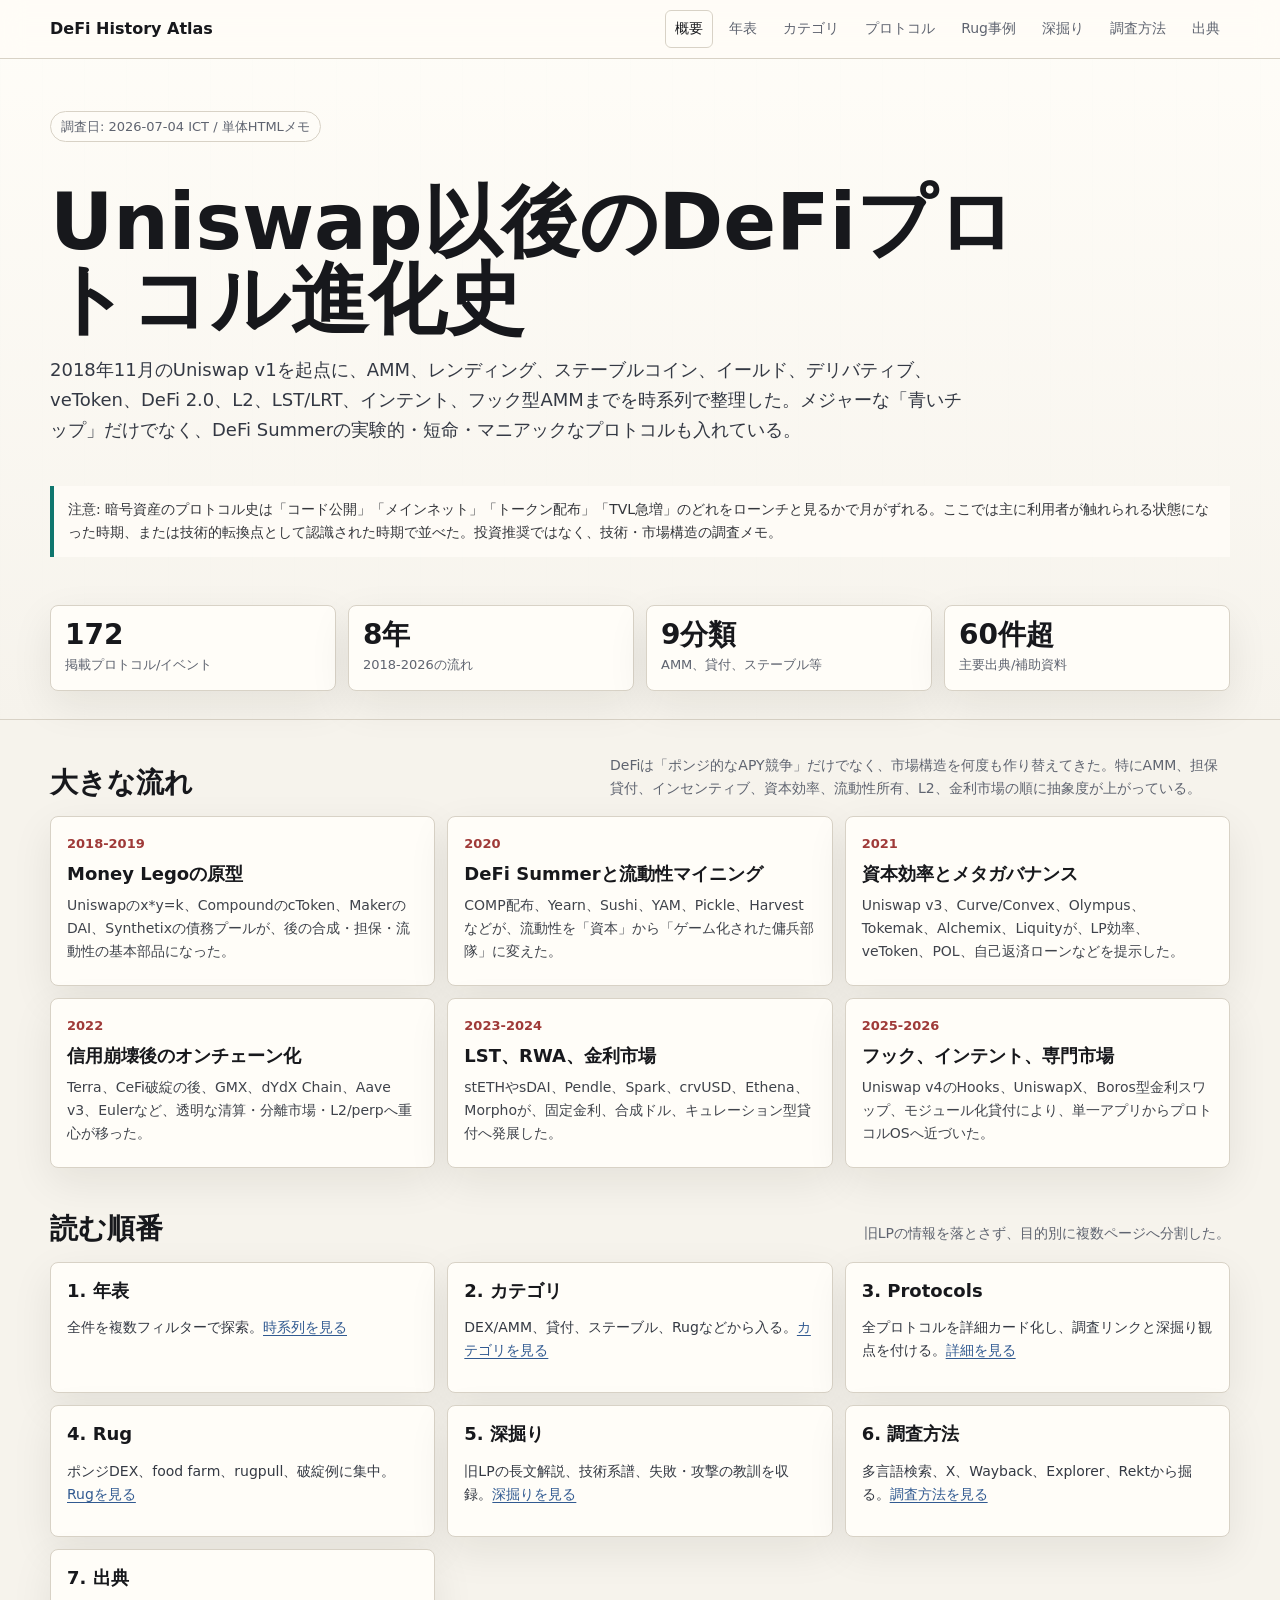
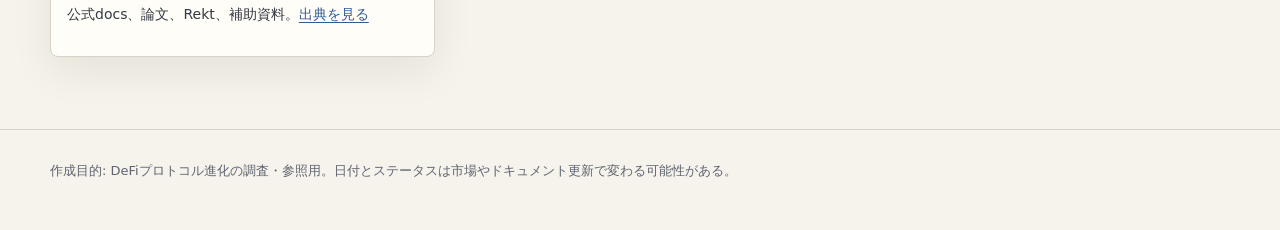
==== index.html @ bdd0484a "Initial project setup" ====
<!doctype html>
<html lang="ja">
<head>
  <meta charset="utf-8">
  <meta name="viewport" content="width=device-width, initial-scale=1">
  <title>DeFi History Atlas - DeFi History Atlas</title>
  <link rel="stylesheet" href="assets/site.css">
</head>
<body>
  <header class="site-header">
    <div class="wrap topbar">
      <a class="brand" href="index.html">DeFi History Atlas</a>
      <nav class="nav"><a class="active" href="index.html">概要</a><a href="timeline.html">年表</a><a href="categories.html">カテゴリ</a><a href="protocols.html">プロトコル</a><a href="underworld.html">Rug事例</a><a href="deep-research.html">深掘り</a><a href="research-method.html">調査方法</a><a href="sources.html">出典</a></nav>
    </div>
  </header>
  <section class="legacy-lp-hero">
    <div class="wrap hero">
      <span class="kicker">調査日: 2026-07-04 ICT / 単体HTMLメモ</span>
      <div>
        <h1>Uniswap以後のDeFiプロトコル進化史</h1>
        <p class="lead">2018年11月のUniswap v1を起点に、AMM、レンディング、ステーブルコイン、イールド、デリバティブ、veToken、DeFi 2.0、L2、LST/LRT、インテント、フック型AMMまでを時系列で整理した。メジャーな「青いチップ」だけでなく、DeFi Summerの実験的・短命・マニアックなプロトコルも入れている。</p>
      </div>
      <p class="note">注意: 暗号資産のプロトコル史は「コード公開」「メインネット」「トークン配布」「TVL急増」のどれをローンチと見るかで月がずれる。ここでは主に利用者が触れられる状態になった時期、または技術的転換点として認識された時期で並べた。投資推奨ではなく、技術・市場構造の調査メモ。</p>
      <div class="quick-stats">
        <div class="stat"><b data-total-count>0</b><span>掲載プロトコル/イベント</span></div>
        <div class="stat"><b>8年</b><span>2018-2026の流れ</span></div>
        <div class="stat"><b>9分類</b><span>AMM、貸付、ステーブル等</span></div>
        <div class="stat"><b>60件超</b><span>主要出典/補助資料</span></div>
      </div>
    </div>
  </section>
    <main class="wrap">
      <section aria-labelledby="phases">
      <div class="section-title">
        <h2 id="phases">大きな流れ</h2>
        <p>DeFiは「ポンジ的なAPY競争」だけでなく、市場構造を何度も作り替えてきた。特にAMM、担保貸付、インセンティブ、資本効率、流動性所有、L2、金利市場の順に抽象度が上がっている。</p>
      </div>
      <div class="phase-grid">
        <article class="phase">
          <time>2018-2019</time>
          <h3>Money Legoの原型</h3>
          <p>Uniswapのx*y=k、CompoundのcToken、MakerのDAI、Synthetixの債務プールが、後の合成・担保・流動性の基本部品になった。</p>
        </article>
        <article class="phase">
          <time>2020</time>
          <h3>DeFi Summerと流動性マイニング</h3>
          <p>COMP配布、Yearn、Sushi、YAM、Pickle、Harvestなどが、流動性を「資本」から「ゲーム化された傭兵部隊」に変えた。</p>
        </article>
        <article class="phase">
          <time>2021</time>
          <h3>資本効率とメタガバナンス</h3>
          <p>Uniswap v3、Curve/Convex、Olympus、Tokemak、Alchemix、Liquityが、LP効率、veToken、POL、自己返済ローンなどを提示した。</p>
        </article>
        <article class="phase">
          <time>2022</time>
          <h3>信用崩壊後のオンチェーン化</h3>
          <p>Terra、CeFi破綻の後、GMX、dYdX Chain、Aave v3、Eulerなど、透明な清算・分離市場・L2/perpへ重心が移った。</p>
        </article>
        <article class="phase">
          <time>2023-2024</time>
          <h3>LST、RWA、金利市場</h3>
          <p>stETHやsDAI、Pendle、Spark、crvUSD、Ethena、Morphoが、固定金利、合成ドル、キュレーション型貸付へ発展した。</p>
        </article>
        <article class="phase">
          <time>2025-2026</time>
          <h3>フック、インテント、専門市場</h3>
          <p>Uniswap v4のHooks、UniswapX、Boros型金利スワップ、モジュール化貸付により、単一アプリからプロトコルOSへ近づいた。</p>
        </article>
      </div>
    </section>
      <section class="deep-section" aria-labelledby="readingOrder">
        <div class="section-title"><h2 id="readingOrder">読む順番</h2><p>旧LPの情報を落とさず、目的別に複数ページへ分割した。</p></div>
        <div class="grid">
          <article class="card"><h3>1. 年表</h3><p>全件を複数フィルターで探索。<a href="timeline.html">時系列を見る</a></p></article>
          <article class="card"><h3>2. カテゴリ</h3><p>DEX/AMM、貸付、ステーブル、Rugなどから入る。<a href="categories.html">カテゴリを見る</a></p></article>
          <article class="card"><h3>3. Protocols</h3><p>全プロトコルを詳細カード化し、調査リンクと深掘り観点を付ける。<a href="protocols.html">詳細を見る</a></p></article>
          <article class="card"><h3>4. Rug</h3><p>ポンジDEX、food farm、rugpull、破綻例に集中。<a href="underworld.html">Rugを見る</a></p></article>
          <article class="card"><h3>5. 深掘り</h3><p>旧LPの長文解説、技術系譜、失敗・攻撃の教訓を収録。<a href="deep-research.html">深掘りを見る</a></p></article>
          <article class="card"><h3>6. 調査方法</h3><p>多言語検索、X、Wayback、Explorer、Rektから掘る。<a href="research-method.html">調査方法を見る</a></p></article>
          <article class="card"><h3>7. 出典</h3><p>公式docs、論文、Rekt、補助資料。<a href="sources.html">出典を見る</a></p></article>
        </div>
      </section>
    </main>
  <footer><div class="wrap">作成目的: DeFiプロトコル進化の調査・参照用。日付とステータスは市場やドキュメント更新で変わる可能性がある。</div></footer>
  <script src="assets/defi-data.js"></script>
  <script src="assets/site.js"></script>
</body>
</html>
---- assets/site.css ----
:root {
  --bg: #f6f3ec;
  --ink: #17181c;
  --muted: #5f6470;
  --line: #d8d2c6;
  --card: #fffdf8;
  --accent: #0f766e;
  --red: #9f3a38;
  --blue: #315a91;
  --gold: #7a4a10;
  --shadow: 0 14px 42px rgba(31, 26, 17, 0.08);
  --radius: 8px;
}

* { box-sizing: border-box; }
html { scroll-behavior: smooth; }
body {
  margin: 0;
  font-family: Inter, ui-sans-serif, system-ui, -apple-system, BlinkMacSystemFont, "Segoe UI", sans-serif;
  background: var(--bg);
  color: var(--ink);
  line-height: 1.65;
}
a { color: var(--blue); text-underline-offset: 3px; }
.wrap { width: min(1180px, calc(100vw - 32px)); margin: 0 auto; }
.site-header {
  border-bottom: 1px solid var(--line);
  background: rgba(255, 253, 248, 0.92);
  position: sticky;
  top: 0;
  z-index: 20;
  backdrop-filter: blur(12px);
}
.topbar {
  display: flex;
  align-items: center;
  justify-content: space-between;
  gap: 16px;
  min-height: 58px;
}
.brand {
  color: var(--ink);
  font-weight: 800;
  text-decoration: none;
  white-space: nowrap;
}
.nav {
  display: flex;
  flex-wrap: wrap;
  justify-content: flex-end;
  gap: 6px;
}
.nav a {
  padding: 6px 9px;
  border: 1px solid transparent;
  border-radius: 6px;
  color: var(--muted);
  text-decoration: none;
  font-size: 14px;
}
.nav a.active, .nav a:hover {
  border-color: var(--line);
  background: var(--card);
  color: var(--ink);
}
.hero {
  padding: 52px 0 28px;
  border-bottom: 1px solid var(--line);
  background:
    linear-gradient(180deg, rgba(255, 253, 248, 0.94), rgba(246, 243, 236, 0.98)),
    repeating-linear-gradient(90deg, rgba(15, 118, 110, 0.12) 0 1px, transparent 1px 42px);
}
.kicker {
  display: inline-flex;
  width: fit-content;
  margin-bottom: 14px;
  padding: 4px 10px;
  border: 1px solid var(--line);
  border-radius: 999px;
  color: var(--muted);
  background: rgba(255, 253, 248, 0.72);
  font-size: 13px;
}
h1 {
  margin: 0;
  max-width: 980px;
  font-size: clamp(38px, 7vw, 78px);
  line-height: 0.98;
}
.lead {
  max-width: 920px;
  margin: 18px 0 0;
  color: #333843;
  font-size: 18px;
}
main { padding: 34px 0 72px; }
.section-title {
  display: flex;
  align-items: end;
  justify-content: space-between;
  gap: 16px;
  margin: 0 0 16px;
}
h2 { margin: 0; font-size: 28px; line-height: 1.2; }
.section-title p { max-width: 620px; margin: 0; color: var(--muted); font-size: 14px; }
.grid { display: grid; grid-template-columns: repeat(3, minmax(0, 1fr)); gap: 12px; }
.grid.two { grid-template-columns: repeat(2, minmax(0, 1fr)); }
.card {
  background: var(--card);
  border: 1px solid var(--line);
  border-radius: var(--radius);
  padding: 16px;
  box-shadow: var(--shadow);
}
.card h3 { margin: 0 0 8px; font-size: 18px; line-height: 1.3; }
.card p, .card li { color: #343943; font-size: 14px; }
.legacy-lp-hero {
  border-bottom: 1px solid var(--line);
  background:
    linear-gradient(180deg, rgba(255, 253, 248, 0.94), rgba(246, 243, 236, 0.98)),
    repeating-linear-gradient(90deg, rgba(15, 118, 110, 0.12) 0 1px, transparent 1px 42px);
}
.legacy-lp-hero .hero {
  min-height: 58vh;
  display: grid;
  align-content: center;
  gap: 28px;
  border-bottom: 0;
  background: transparent;
}
.quick-stats {
  display: grid;
  grid-template-columns: repeat(4, minmax(0, 1fr));
  gap: 12px;
  margin-top: 6px;
}
.stat-grid { display: grid; grid-template-columns: repeat(4, minmax(0, 1fr)); gap: 12px; margin-top: 24px; }
.stat {
  padding: 14px;
  background: var(--card);
  border: 1px solid var(--line);
  border-radius: var(--radius);
  box-shadow: var(--shadow);
}
.stat b { display: block; font-size: 28px; line-height: 1.1; }
.stat span { display: block; margin-top: 4px; color: var(--muted); font-size: 13px; }
.phase-grid {
  display: grid;
  grid-template-columns: repeat(3, minmax(0, 1fr));
  gap: 12px;
  margin-bottom: 28px;
}
.phase {
  min-height: 170px;
  padding: 16px;
  background: var(--card);
  border: 1px solid var(--line);
  border-radius: var(--radius);
  box-shadow: var(--shadow);
}
.phase time {
  display: block;
  margin-bottom: 8px;
  color: var(--red);
  font-weight: 720;
  font-size: 13px;
}
.phase h3 { margin: 0 0 8px; font-size: 18px; line-height: 1.3; }
.phase p { margin: 0; color: #3f434b; font-size: 14px; }
.deep-section { margin-top: 44px; }
.deep-grid {
  display: grid;
  grid-template-columns: repeat(2, minmax(0, 1fr));
  gap: 12px;
}
.deep-card {
  padding: 16px;
  background: var(--card);
  border: 1px solid var(--line);
  border-radius: var(--radius);
  box-shadow: var(--shadow);
}
.deep-card h3 { margin: 0 0 8px; font-size: 18px; line-height: 1.35; }
.deep-card p, .deep-card li { color: #343943; font-size: 14px; }
.deep-card ul { margin: 12px 0 0; padding-left: 18px; }
.matrix {
  display: grid;
  grid-template-columns: repeat(3, minmax(0, 1fr));
  gap: 10px;
}
.matrix-card {
  padding: 14px;
  background: var(--card);
  border: 1px solid var(--line);
  border-radius: var(--radius);
}
.matrix-card b { display: block; margin-bottom: 6px; }
.matrix-card span { color: #343943; font-size: 14px; }
.language-notes {
  display: grid;
  grid-template-columns: repeat(2, minmax(0, 1fr));
  gap: 10px;
}
.language-notes div {
  padding: 14px;
  background: var(--card);
  border: 1px solid var(--line);
  border-radius: var(--radius);
  color: #343943;
  font-size: 14px;
}
.language-notes b {
  display: block;
  margin-bottom: 6px;
  color: var(--ink);
}
.note {
  padding: 12px 14px;
  border-left: 4px solid var(--accent);
  background: rgba(255, 253, 248, 0.82);
  color: #34363b;
  font-size: 14px;
}
.timeline-layout {
  display: grid;
  grid-template-columns: minmax(240px, 300px) minmax(0, 1fr);
  gap: 22px;
  align-items: start;
}
.timeline-layout.filters-collapsed { grid-template-columns: minmax(0, 1fr); }
.filter-sidebar {
  position: sticky;
  top: 72px;
  max-height: calc(100vh - 88px);
  overflow: auto;
  padding: 12px;
  background: rgba(246, 243, 236, 0.94);
  border: 1px solid var(--line);
  border-radius: var(--radius);
}
.timeline-layout.filters-collapsed .filter-sidebar { display: none; }
.filter-open {
  display: none;
  margin: 0 0 12px;
  border-color: var(--accent);
  background: #e2f1ee;
  color: #074b45;
  font-weight: 720;
}
.timeline-layout.filters-collapsed .filter-open { display: inline-flex; }
.filter-head {
  display: flex;
  align-items: center;
  justify-content: space-between;
  gap: 10px;
  margin-bottom: 10px;
  padding-bottom: 10px;
  border-bottom: 1px solid var(--line);
}
.filter-group { display: grid; gap: 6px; margin-bottom: 10px; }
.controls { display: grid; gap: 10px; }
.control-row {
  display: flex;
  flex-wrap: wrap;
  gap: 8px;
}
.control-row .filter-group { flex: 1 1 260px; }
.filter-panel {
  display: grid;
  gap: 10px;
}
.timeline-main { min-width: 0; }
.filter-title {
  color: var(--muted);
  font-size: 12px;
  font-weight: 760;
  text-transform: uppercase;
}
.filters, .years, .links {
  display: flex;
  flex-wrap: wrap;
  gap: 6px;
}
button, input {
  min-height: 36px;
  border: 1px solid var(--line);
  border-radius: 6px;
  background: var(--card);
  color: var(--ink);
  font: inherit;
  font-size: 14px;
}
button { padding: 6px 10px; cursor: pointer; }
button.active {
  border-color: var(--accent);
  background: #e2f1ee;
  color: #074b45;
  font-weight: 700;
}
input { width: 100%; padding: 7px 10px; }
.timeline { display: grid; gap: 18px; }
.year-block { display: grid; grid-template-columns: 100px minmax(0, 1fr); gap: 18px; align-items: start; }
.year-label {
  position: sticky;
  top: 76px;
  padding: 7px 8px;
  border-top: 3px solid var(--ink);
  font-size: 28px;
  line-height: 1;
  font-weight: 780;
}
.cards { display: grid; gap: 12px; border-left: 2px solid var(--line); padding-left: 18px; }
.entry {
  position: relative;
  background: var(--card);
  border: 1px solid var(--line);
  border-radius: var(--radius);
  padding: 16px;
  box-shadow: var(--shadow);
}
.entry::before {
  content: "";
  position: absolute;
  left: -25px;
  top: 24px;
  width: 12px;
  height: 12px;
  border-radius: 50%;
  background: var(--accent);
  border: 3px solid var(--bg);
}
.entry-header { display: flex; flex-wrap: wrap; gap: 8px; margin-bottom: 8px; }
.date, .tag {
  display: inline-flex;
  align-items: center;
  min-height: 24px;
  padding: 2px 8px;
  border-radius: 999px;
  border: 1px solid var(--line);
  color: var(--muted);
  background: #faf7ef;
  font-size: 12px;
  white-space: nowrap;
}
.date { background: #efe8dc; color: #4f3d24; font-weight: 720; }
.depth-core { border-color: #0f766e; color: #075c55; background: #e2f1ee; }
.depth-major { border-color: #315a91; color: #254777; background: #e9eef7; }
.depth-niche { border-color: #7a4a10; color: #663e0d; background: #f6ead7; }
.depth-degen { border-color: #9f3a38; color: #81302f; background: #f7e4e3; }
.depth-incident { border-color: #4b5563; color: #374151; background: #edf0f3; }
.depth-emerging { border-color: #6d4aa4; color: #553985; background: #eee7f7; }
.entry h3 { margin: 0 0 7px; font-size: 20px; line-height: 1.25; }
.entry p { margin: 0; color: #343943; font-size: 15px; }
.entry dl {
  display: grid;
  grid-template-columns: 92px minmax(0, 1fr);
  gap: 6px 12px;
  margin: 12px 0 0;
  padding-top: 12px;
  border-top: 1px solid var(--line);
  font-size: 14px;
}
.entry dt { color: var(--muted); font-weight: 700; }
.entry dd { margin: 0; color: #343943; }
.sources, .related-search {
  display: flex;
  flex-wrap: wrap;
  gap: 6px;
  margin-top: 10px;
  font-size: 12px;
}
.sources a, .related-search a {
  padding: 2px 7px;
  border: 1px solid var(--line);
  border-radius: 999px;
  background: #faf7ef;
  color: var(--blue);
  text-decoration: none;
}
.related-search a { background: #eef3f2; color: #0f5f58; }
.empty {
  display: none;
  padding: 24px;
  border: 1px solid var(--line);
  border-radius: var(--radius);
  background: var(--card);
  color: var(--muted);
  text-align: center;
}
.source-list {
  display: grid;
  grid-template-columns: repeat(2, minmax(0, 1fr));
  gap: 12px;
  padding: 0;
  list-style: none;
}
.source-toolbar {
  display: grid;
  gap: 12px;
  margin: 0 0 18px;
  padding: 12px;
  border: 1px solid var(--line);
  border-radius: var(--radius);
  background: rgba(255, 253, 248, 0.76);
}
.source-search-row {
  display: grid;
  grid-template-columns: minmax(0, 1fr) auto;
  gap: 10px;
  align-items: stretch;
}
.source-result-count {
  min-width: 86px;
  padding: 6px 10px;
  border: 1px solid var(--line);
  border-radius: 6px;
  background: #faf7ef;
  text-align: center;
}
.source-result-count b { display: block; font-size: 18px; line-height: 1.1; }
.source-result-count span { color: var(--muted); font-size: 12px; }
.source-list li {
  padding: 14px;
  border: 1px solid var(--line);
  border-radius: var(--radius);
  background: var(--card);
  font-size: 14px;
  overflow-wrap: anywhere;
}
.source-item-head {
  display: flex;
  align-items: flex-start;
  justify-content: space-between;
  gap: 10px;
}
.source-item-title {
  color: var(--blue);
  font-weight: 760;
  text-decoration-thickness: 1px;
}
.source-kind {
  display: inline-flex;
  flex: 0 0 auto;
  min-height: 24px;
  align-items: center;
  padding: 2px 8px;
  border: 1px solid var(--line);
  border-radius: 999px;
  background: #eef3f2;
  color: #0f5f58;
  font-size: 12px;
  font-weight: 720;
}
.source-url {
  display: block;
  margin-top: 6px;
  color: var(--muted);
  font-size: 12px;
}
.source-meta {
  display: flex;
  flex-wrap: wrap;
  gap: 6px;
  margin-top: 10px;
}
.source-context {
  margin: 10px 0 0;
  color: #343943;
  font-size: 13px;
}
.source-empty {
  grid-column: 1 / -1;
  color: var(--muted);
  text-align: center;
}
.protocol-toolbar {
  display: grid;
  gap: 10px;
  margin: 0 0 18px;
  padding: 12px;
  border: 1px solid var(--line);
  border-radius: var(--radius);
  background: rgba(255, 253, 248, 0.76);
}
.protocol-toolbar input { width: 100%; }
.protocol-grid {
  display: grid;
  grid-template-columns: repeat(2, minmax(0, 1fr));
  gap: 12px;
}
.protocol-card {
  box-shadow: none;
  overflow-wrap: anywhere;
}
.protocol-meta {
  display: flex;
  flex-wrap: wrap;
  gap: 6px;
  margin-bottom: 8px;
}
.protocol-card h3 {
  margin: 0 0 8px;
  font-size: 20px;
  line-height: 1.25;
}
.protocol-card dl {
  display: grid;
  grid-template-columns: 88px minmax(0, 1fr);
  gap: 6px 10px;
  margin: 12px 0 0;
  padding-top: 12px;
  border-top: 1px solid var(--line);
  font-size: 14px;
}
.protocol-card dt { color: var(--muted); font-weight: 760; }
.protocol-card dd { margin: 0; color: #343943; }
.protocol-card .points {
  margin: 10px 0 0;
  padding-left: 18px;
}
.protocol-card .points li { margin: 4px 0; }
.research-link-grid {
  display: grid;
  grid-template-columns: repeat(3, minmax(0, 1fr));
  gap: 12px;
  margin: 18px 0 28px;
}
.research-link-grid ul {
  margin: 8px 0 0;
  padding-left: 18px;
}
.research-link-grid li { margin: 4px 0; overflow-wrap: anywhere; }
.category-dashboard {
  display: grid;
  grid-template-columns: repeat(4, minmax(0, 1fr));
  gap: 12px;
  margin: 0 0 18px;
}
.category-research-list {
  display: grid;
  gap: 14px;
}
.category-research-card {
  display: grid;
  gap: 14px;
  padding: 18px;
}
.category-research-head {
  display: flex;
  align-items: flex-start;
  justify-content: space-between;
  gap: 16px;
  border-bottom: 1px solid var(--line);
  padding-bottom: 12px;
}
.category-research-head h3 {
  margin: 0 0 6px;
  font-size: 24px;
  line-height: 1.2;
}
.category-research-head p {
  margin: 0;
  color: #343943;
}
.category-count {
  min-width: 92px;
  padding: 8px 10px;
  border: 1px solid var(--line);
  border-radius: var(--radius);
  background: #faf7ef;
  text-align: center;
}
.category-count b { display: block; font-size: 26px; line-height: 1.1; }
.category-count span { color: var(--muted); font-size: 12px; }
.category-detail-grid {
  display: grid;
  grid-template-columns: 1.1fr 1fr 1fr;
  gap: 12px;
}
.category-detail-panel {
  padding: 12px;
  border: 1px solid var(--line);
  border-radius: var(--radius);
  background: rgba(250, 247, 239, 0.58);
}
.category-detail-panel h4 {
  margin: 0 0 8px;
  font-size: 14px;
  line-height: 1.3;
}
.category-detail-panel ul {
  margin: 0;
  padding-left: 18px;
}
.category-detail-panel li {
  margin: 4px 0;
  color: #343943;
  font-size: 13px;
}
.category-protocol-row {
  display: flex;
  flex-wrap: wrap;
  gap: 6px;
}
.category-mini-stats {
  display: grid;
  grid-template-columns: repeat(6, minmax(0, 1fr));
  gap: 6px;
}
.mini-stat {
  padding: 7px;
  border: 1px solid var(--line);
  border-radius: 6px;
  background: #fffdf8;
  font-size: 12px;
}
.mini-stat b { display: block; font-size: 17px; line-height: 1.1; }
.academic-library {
  margin: 0 0 24px;
}
.finding-grid {
  display: grid;
  grid-template-columns: repeat(3, minmax(0, 1fr));
  gap: 12px;
  margin: 0 0 24px;
}
.finding-card b {
  display: block;
  font-size: 23px;
  line-height: 1.15;
}
.finding-card span {
  display: block;
  margin-top: 6px;
  color: #343943;
  font-size: 13px;
}
.finding-card a {
  display: inline-flex;
  margin-top: 8px;
  font-size: 12px;
}
footer { padding: 30px 0 48px; border-top: 1px solid var(--line); color: var(--muted); font-size: 13px; }
@media (max-width: 900px) {
  .grid, .grid.two, .stat-grid, .quick-stats, .phase-grid, .deep-grid, .matrix, .language-notes, .source-list, .protocol-grid, .research-link-grid, .category-dashboard, .category-detail-grid, .category-mini-stats, .finding-grid { grid-template-columns: 1fr; }
  .source-search-row { grid-template-columns: 1fr; }
  .source-result-count { width: fit-content; }
  .category-research-head { display: grid; }
  .category-count { width: fit-content; }
  .topbar { align-items: flex-start; flex-direction: column; padding: 10px 0; }
  .nav { justify-content: flex-start; }
  .timeline-layout, .timeline-layout.filters-collapsed { grid-template-columns: 1fr; }
  .filter-sidebar { position: static; max-height: none; }
  .year-block { grid-template-columns: 1fr; }
  .year-label { position: static; width: fit-content; margin-top: 12px; }
}
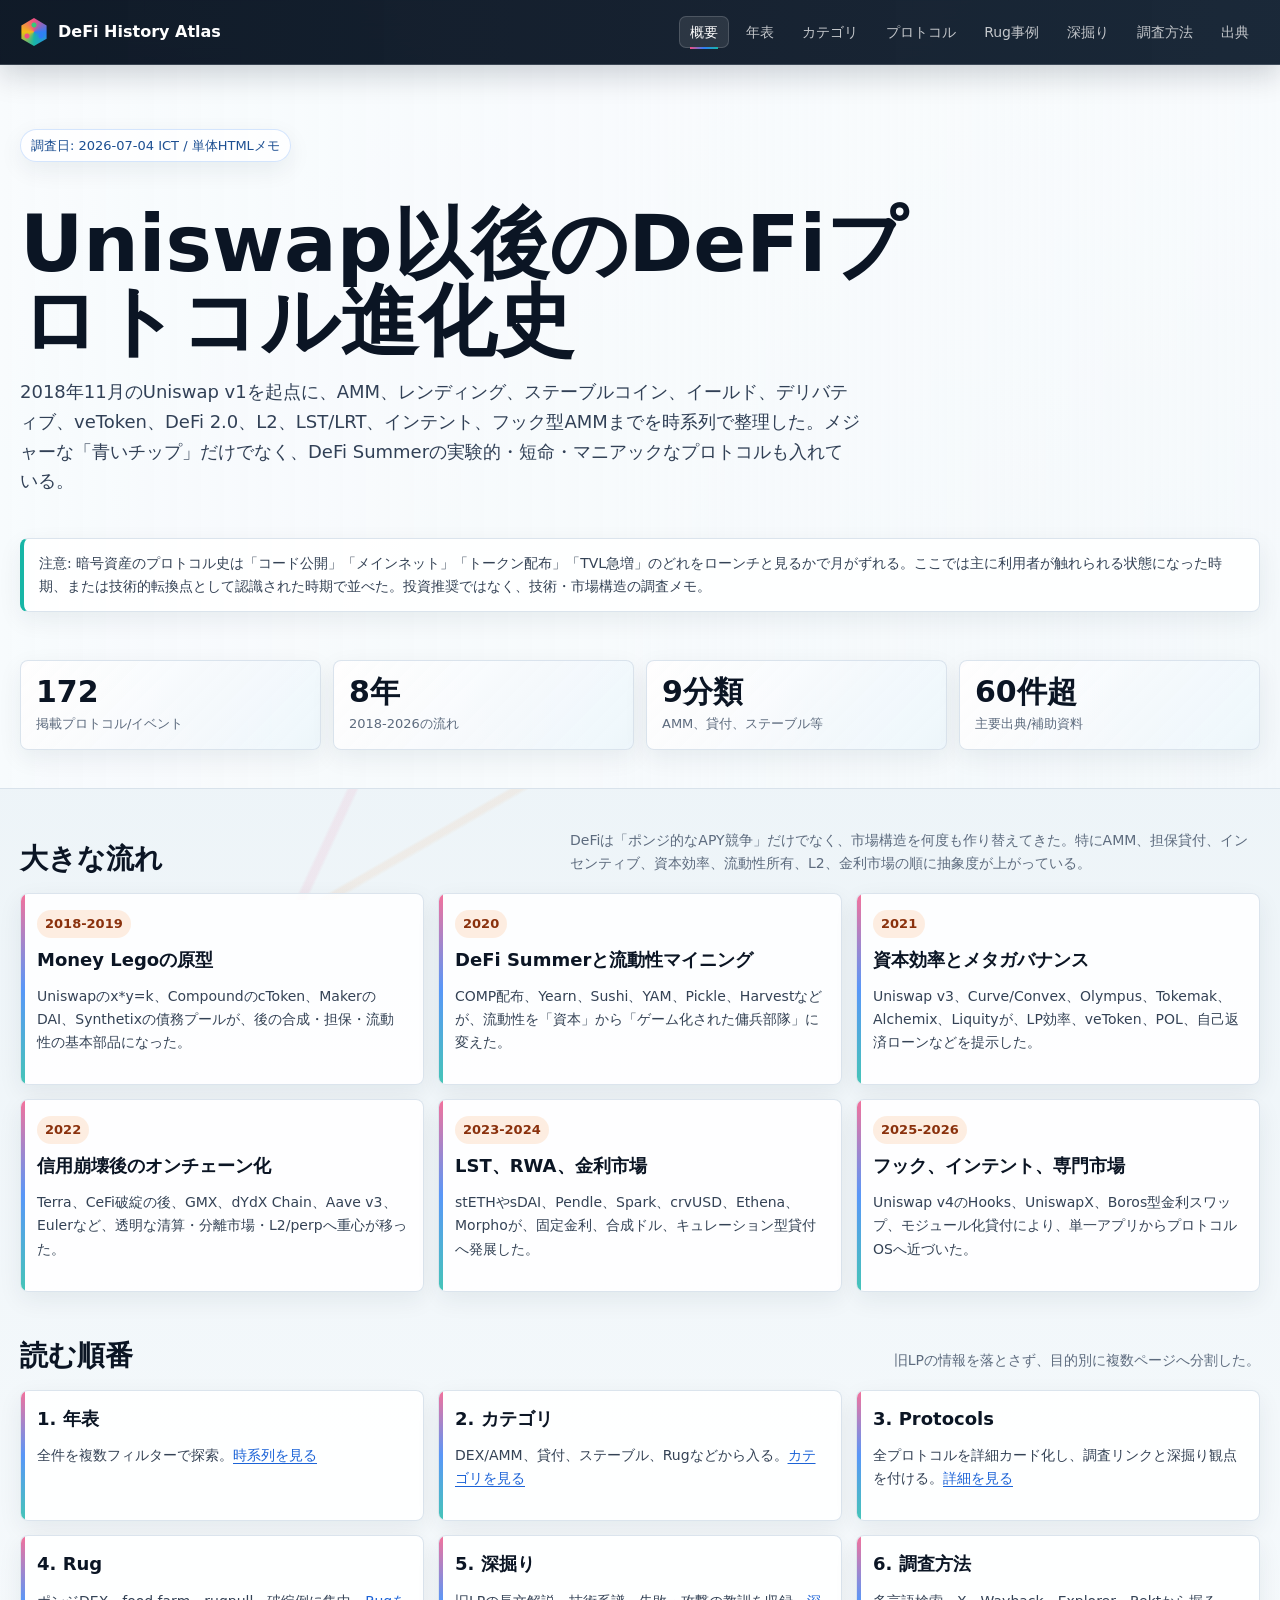
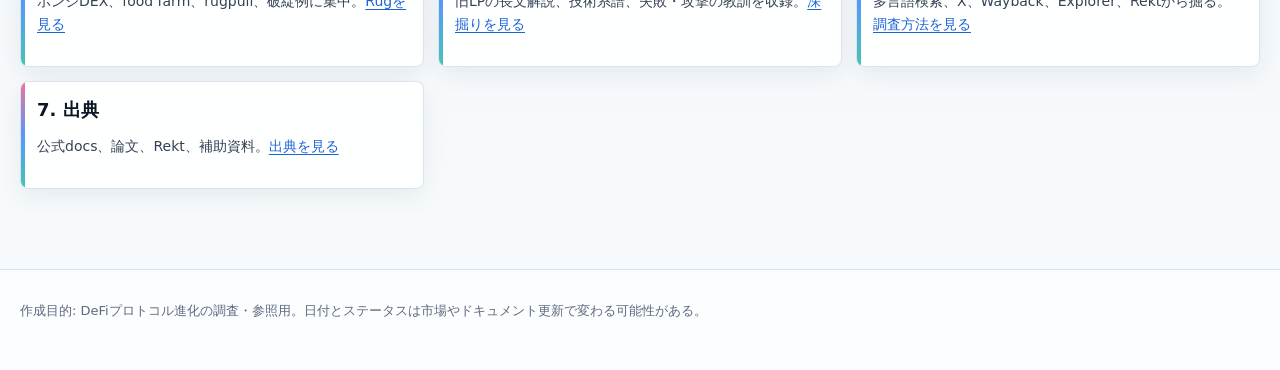
==== commit 48317bc3: "Refresh site styling" ====
--- a/index.html
+++ b/index.html
@@ -6,7 +6,7 @@
   <title>DeFi History Atlas - DeFi History Atlas</title>
   <link rel="stylesheet" href="assets/site.css">
 </head>
-<body>
+<body class="page-home">
   <header class="site-header">
     <div class="wrap topbar">
       <a class="brand" href="index.html">DeFi History Atlas</a>
--- a/assets/site.css
+++ b/assets/site.css
@@ -1,14 +1,27 @@
 :root {
-  --bg: #f6f3ec;
-  --ink: #17181c;
-  --muted: #5f6470;
-  --line: #d8d2c6;
-  --card: #fffdf8;
-  --accent: #0f766e;
-  --red: #9f3a38;
-  --blue: #315a91;
-  --gold: #7a4a10;
-  --shadow: 0 14px 42px rgba(31, 26, 17, 0.08);
+  --bg: #eef4f8;
+  --bg-2: #f8fbfd;
+  --ink: #0b1524;
+  --muted: #5d6b7e;
+  --line: #d8e2eb;
+  --line-strong: #afbdca;
+  --card: rgba(255, 255, 255, 0.88);
+  --card-solid: #ffffff;
+  --nav: #07111f;
+  --nav-2: #0d1b2c;
+  --accent: #17b6a6;
+  --accent-2: #2f7df6;
+  --pink: #f04e83;
+  --green: #35c878;
+  --yellow: #f4bf13;
+  --orange: #f58a2a;
+  --cyan: #29bfd0;
+  --violet: #8a63df;
+  --red: #e5534b;
+  --blue: #2f7df6;
+  --gold: #c58a11;
+  --shadow: 0 16px 44px rgba(18, 38, 63, 0.1);
+  --shadow-soft: 0 8px 24px rgba(18, 38, 63, 0.07);
   --radius: 8px;
 }
 
@@ -17,32 +30,79 @@
 body {
   margin: 0;
   font-family: Inter, ui-sans-serif, system-ui, -apple-system, BlinkMacSystemFont, "Segoe UI", sans-serif;
-  background: var(--bg);
   color: var(--ink);
   line-height: 1.65;
-}
-a { color: var(--blue); text-underline-offset: 3px; }
-.wrap { width: min(1180px, calc(100vw - 32px)); margin: 0 auto; }
+  background:
+    radial-gradient(circle at 12% 8%, rgba(47, 125, 246, 0.18), transparent 30vw),
+    radial-gradient(circle at 88% 12%, rgba(23, 182, 166, 0.16), transparent 28vw),
+    linear-gradient(180deg, #f7fbfd 0%, #edf4f8 38%, #f8fbfd 100%);
+}
+body::before {
+  content: "";
+  position: fixed;
+  inset: 0;
+  z-index: -2;
+  background:
+    linear-gradient(rgba(10, 24, 42, 0.045) 1px, transparent 1px),
+    linear-gradient(90deg, rgba(10, 24, 42, 0.045) 1px, transparent 1px);
+  background-size: 48px 48px;
+  mask-image: linear-gradient(180deg, black, transparent 86%);
+}
+body::after {
+  content: "";
+  position: fixed;
+  inset: 0;
+  z-index: -1;
+  pointer-events: none;
+  background:
+    linear-gradient(115deg, transparent 0 42%, rgba(240, 78, 131, 0.08) 42.2% 42.6%, transparent 42.8%),
+    linear-gradient(28deg, transparent 0 58%, rgba(53, 200, 120, 0.08) 58.1% 58.5%, transparent 58.7%),
+    linear-gradient(150deg, transparent 0 66%, rgba(245, 138, 42, 0.08) 66.2% 66.55%, transparent 66.8%);
+}
+
+a { color: #1c63d7; text-underline-offset: 3px; text-decoration-thickness: 1px; }
+a:hover { color: #0d49a6; }
+.wrap { width: min(1240px, calc(100vw - 32px)); margin: 0 auto; }
+
 .site-header {
-  border-bottom: 1px solid var(--line);
-  background: rgba(255, 253, 248, 0.92);
   position: sticky;
   top: 0;
   z-index: 20;
-  backdrop-filter: blur(12px);
+  border-bottom: 1px solid rgba(216, 226, 235, 0.2);
+  background: linear-gradient(90deg, rgba(7, 17, 31, 0.96), rgba(13, 27, 44, 0.94));
+  color: #fff;
+  backdrop-filter: blur(16px);
+  box-shadow: 0 10px 30px rgba(6, 18, 33, 0.18);
 }
 .topbar {
   display: flex;
   align-items: center;
   justify-content: space-between;
-  gap: 16px;
-  min-height: 58px;
+  gap: 18px;
+  min-height: 64px;
 }
 .brand {
-  color: var(--ink);
-  font-weight: 800;
+  position: relative;
+  display: inline-flex;
+  align-items: center;
+  gap: 10px;
+  color: #fff;
+  font-weight: 850;
   text-decoration: none;
   white-space: nowrap;
+}
+.brand::before {
+  content: "";
+  width: 28px;
+  height: 28px;
+  flex: 0 0 auto;
+  background:
+    radial-gradient(circle, #35c878 0 2px, transparent 3px) 50% 0 / 100% 50%,
+    radial-gradient(circle, #f04e83 0 2px, transparent 3px) 0 78% / 50% 50%,
+    radial-gradient(circle, #2f7df6 0 2px, transparent 3px) 100% 78% / 50% 50%,
+    conic-gradient(from 90deg, #2f7df6, #17b6a6, #f4bf13, #f04e83, #2f7df6);
+  background-repeat: no-repeat;
+  clip-path: polygon(50% 0, 95% 27%, 95% 74%, 50% 100%, 5% 74%, 5% 27%);
 }
 .nav {
   display: flex;
@@ -51,201 +111,272 @@
   gap: 6px;
 }
 .nav a {
-  padding: 6px 9px;
+  position: relative;
+  padding: 7px 10px;
   border: 1px solid transparent;
-  border-radius: 6px;
-  color: var(--muted);
+  border-radius: 7px;
+  color: rgba(255, 255, 255, 0.74);
   text-decoration: none;
   font-size: 14px;
-}
-.nav a.active, .nav a:hover {
-  border-color: var(--line);
-  background: var(--card);
-  color: var(--ink);
+  line-height: 1.2;
+}
+.nav a.active,
+.nav a:hover {
+  border-color: rgba(255, 255, 255, 0.16);
+  background: rgba(255, 255, 255, 0.09);
+  color: #fff;
+}
+.nav a.active::after {
+  content: "";
+  position: absolute;
+  left: 10px;
+  right: 10px;
+  bottom: -2px;
+  height: 2px;
+  background: linear-gradient(90deg, var(--pink), var(--blue), var(--accent));
+}
+
+.hero,
+.legacy-lp-hero {
+  border-bottom: 1px solid var(--line);
+  background:
+    linear-gradient(90deg, rgba(248, 251, 253, 0.96) 0%, rgba(248, 251, 253, 0.86) 48%, rgba(248, 251, 253, 0.54) 100%),
+    url("network-atlas-concept.png") right center / min(980px, 72vw) auto no-repeat,
+    linear-gradient(180deg, #f8fbfd, #edf4f8);
 }
 .hero {
-  padding: 52px 0 28px;
-  border-bottom: 1px solid var(--line);
-  background:
-    linear-gradient(180deg, rgba(255, 253, 248, 0.94), rgba(246, 243, 236, 0.98)),
-    repeating-linear-gradient(90deg, rgba(15, 118, 110, 0.12) 0 1px, transparent 1px 42px);
+  min-height: 330px;
+  padding: 64px 0 38px;
+}
+.legacy-lp-hero .hero {
+  min-height: 68vh;
+  display: grid;
+  align-content: center;
+  gap: 28px;
+  border-bottom: 0;
+  background: transparent;
 }
 .kicker {
   display: inline-flex;
   width: fit-content;
-  margin-bottom: 14px;
-  padding: 4px 10px;
-  border: 1px solid var(--line);
+  max-width: 100%;
+  margin-bottom: 16px;
+  padding: 5px 10px;
+  border: 1px solid rgba(47, 125, 246, 0.2);
   border-radius: 999px;
-  color: var(--muted);
-  background: rgba(255, 253, 248, 0.72);
+  color: #1c4f92;
+  background: rgba(255, 255, 255, 0.78);
+  box-shadow: var(--shadow-soft);
   font-size: 13px;
 }
 h1 {
   margin: 0;
-  max-width: 980px;
-  font-size: clamp(38px, 7vw, 78px);
+  max-width: 900px;
+  font-size: clamp(42px, 6.4vw, 78px);
   line-height: 0.98;
+  letter-spacing: 0;
 }
 .lead {
-  max-width: 920px;
+  max-width: 840px;
   margin: 18px 0 0;
-  color: #333843;
+  color: #314056;
   font-size: 18px;
 }
-main { padding: 34px 0 72px; }
+main { padding: 40px 0 80px; }
 .section-title {
   display: flex;
   align-items: end;
   justify-content: space-between;
-  gap: 16px;
-  margin: 0 0 16px;
-}
-h2 { margin: 0; font-size: 28px; line-height: 1.2; }
-.section-title p { max-width: 620px; margin: 0; color: var(--muted); font-size: 14px; }
-.grid { display: grid; grid-template-columns: repeat(3, minmax(0, 1fr)); gap: 12px; }
+  gap: 18px;
+  margin: 0 0 18px;
+}
+h2 { margin: 0; font-size: 28px; line-height: 1.15; letter-spacing: 0; }
+.section-title p {
+  max-width: 690px;
+  margin: 0;
+  color: var(--muted);
+  font-size: 14px;
+}
+
+.grid,
+.deep-grid,
+.matrix,
+.source-list,
+.protocol-grid,
+.research-link-grid,
+.category-dashboard,
+.finding-grid {
+  display: grid;
+  gap: 14px;
+}
+.grid { grid-template-columns: repeat(3, minmax(0, 1fr)); }
 .grid.two { grid-template-columns: repeat(2, minmax(0, 1fr)); }
-.card {
+.deep-grid,
+.protocol-grid,
+.source-list { grid-template-columns: repeat(2, minmax(0, 1fr)); }
+.matrix,
+.research-link-grid,
+.finding-grid { grid-template-columns: repeat(3, minmax(0, 1fr)); }
+.category-dashboard { grid-template-columns: repeat(4, minmax(0, 1fr)); margin: 0 0 20px; }
+
+.card,
+.phase,
+.deep-card,
+.matrix-card,
+.language-notes div,
+.entry,
+.source-list li,
+.category-research-card,
+.category-detail-panel,
+.protocol-toolbar,
+.source-toolbar,
+.filter-sidebar,
+.stat,
+.note,
+.empty {
+  position: relative;
+  border: 1px solid rgba(216, 226, 235, 0.9);
+  border-radius: var(--radius);
   background: var(--card);
-  border: 1px solid var(--line);
-  border-radius: var(--radius);
+  box-shadow: var(--shadow-soft);
+}
+.card,
+.phase,
+.deep-card,
+.matrix-card,
+.language-notes div,
+.entry,
+.source-list li,
+.category-research-card {
   padding: 16px;
-  box-shadow: var(--shadow);
-}
-.card h3 { margin: 0 0 8px; font-size: 18px; line-height: 1.3; }
-.card p, .card li { color: #343943; font-size: 14px; }
-.legacy-lp-hero {
-  border-bottom: 1px solid var(--line);
-  background:
-    linear-gradient(180deg, rgba(255, 253, 248, 0.94), rgba(246, 243, 236, 0.98)),
-    repeating-linear-gradient(90deg, rgba(15, 118, 110, 0.12) 0 1px, transparent 1px 42px);
-}
-.legacy-lp-hero .hero {
-  min-height: 58vh;
-  display: grid;
-  align-content: center;
-  gap: 28px;
-  border-bottom: 0;
-  background: transparent;
-}
-.quick-stats {
+  overflow: hidden;
+}
+.card::before,
+.phase::before,
+.deep-card::before,
+.matrix-card::before,
+.entry::after,
+.protocol-card::before,
+.category-research-card::before {
+  content: "";
+  position: absolute;
+  inset: 0 auto 0 0;
+  width: 4px;
+  background: linear-gradient(180deg, var(--pink), var(--blue), var(--accent));
+  opacity: 0.8;
+}
+.card h3,
+.phase h3,
+.deep-card h3,
+.protocol-card h3 {
+  margin: 0 0 8px;
+  font-size: 18px;
+  line-height: 1.3;
+}
+.card p,
+.card li,
+.phase p,
+.deep-card p,
+.deep-card li,
+.matrix-card span,
+.language-notes div,
+.entry p,
+.entry dd,
+.protocol-card dd,
+.source-context {
+  color: #344255;
+  font-size: 14px;
+}
+
+.quick-stats,
+.stat-grid {
   display: grid;
   grid-template-columns: repeat(4, minmax(0, 1fr));
   gap: 12px;
-  margin-top: 6px;
-}
-.stat-grid { display: grid; grid-template-columns: repeat(4, minmax(0, 1fr)); gap: 12px; margin-top: 24px; }
+}
+.quick-stats { margin-top: 6px; }
+.stat-grid { margin-top: 24px; }
 .stat {
-  padding: 14px;
-  background: var(--card);
-  border: 1px solid var(--line);
-  border-radius: var(--radius);
-  box-shadow: var(--shadow);
-}
-.stat b { display: block; font-size: 28px; line-height: 1.1; }
-.stat span { display: block; margin-top: 4px; color: var(--muted); font-size: 13px; }
+  padding: 15px;
+  background:
+    linear-gradient(135deg, rgba(255, 255, 255, 0.94), rgba(239, 247, 251, 0.86)),
+    linear-gradient(90deg, rgba(240, 78, 131, 0.1), rgba(47, 125, 246, 0.1));
+}
+.stat b {
+  display: block;
+  font-size: 30px;
+  line-height: 1.05;
+}
+.stat span {
+  display: block;
+  margin-top: 5px;
+  color: var(--muted);
+  font-size: 13px;
+}
+
 .phase-grid {
   display: grid;
   grid-template-columns: repeat(3, minmax(0, 1fr));
-  gap: 12px;
-  margin-bottom: 28px;
-}
-.phase {
-  min-height: 170px;
-  padding: 16px;
-  background: var(--card);
-  border: 1px solid var(--line);
-  border-radius: var(--radius);
-  box-shadow: var(--shadow);
-}
+  gap: 14px;
+  margin-bottom: 30px;
+}
+.phase { min-height: 176px; }
 .phase time {
-  display: block;
-  margin-bottom: 8px;
-  color: var(--red);
-  font-weight: 720;
+  display: inline-flex;
+  margin-bottom: 10px;
+  padding: 3px 8px;
+  border-radius: 999px;
+  color: #8a310d;
+  background: rgba(245, 138, 42, 0.14);
+  font-weight: 760;
   font-size: 13px;
 }
-.phase h3 { margin: 0 0 8px; font-size: 18px; line-height: 1.3; }
-.phase p { margin: 0; color: #3f434b; font-size: 14px; }
-.deep-section { margin-top: 44px; }
-.deep-grid {
-  display: grid;
-  grid-template-columns: repeat(2, minmax(0, 1fr));
-  gap: 12px;
-}
-.deep-card {
-  padding: 16px;
-  background: var(--card);
-  border: 1px solid var(--line);
-  border-radius: var(--radius);
-  box-shadow: var(--shadow);
-}
-.deep-card h3 { margin: 0 0 8px; font-size: 18px; line-height: 1.35; }
-.deep-card p, .deep-card li { color: #343943; font-size: 14px; }
+.deep-section { margin-top: 48px; }
 .deep-card ul { margin: 12px 0 0; padding-left: 18px; }
-.matrix {
-  display: grid;
-  grid-template-columns: repeat(3, minmax(0, 1fr));
-  gap: 10px;
-}
-.matrix-card {
-  padding: 14px;
-  background: var(--card);
-  border: 1px solid var(--line);
-  border-radius: var(--radius);
-}
-.matrix-card b { display: block; margin-bottom: 6px; }
-.matrix-card span { color: #343943; font-size: 14px; }
-.language-notes {
-  display: grid;
-  grid-template-columns: repeat(2, minmax(0, 1fr));
-  gap: 10px;
-}
-.language-notes div {
-  padding: 14px;
-  background: var(--card);
-  border: 1px solid var(--line);
-  border-radius: var(--radius);
-  color: #343943;
-  font-size: 14px;
-}
+.matrix-card b,
 .language-notes b {
   display: block;
   margin-bottom: 6px;
   color: var(--ink);
 }
+.language-notes {
+  display: grid;
+  grid-template-columns: repeat(2, minmax(0, 1fr));
+  gap: 12px;
+}
 .note {
-  padding: 12px 14px;
+  padding: 13px 15px;
   border-left: 4px solid var(--accent);
-  background: rgba(255, 253, 248, 0.82);
-  color: #34363b;
+  color: #344255;
   font-size: 14px;
 }
+
 .timeline-layout {
   display: grid;
-  grid-template-columns: minmax(240px, 300px) minmax(0, 1fr);
+  grid-template-columns: minmax(250px, 310px) minmax(0, 1fr);
   gap: 22px;
   align-items: start;
 }
 .timeline-layout.filters-collapsed { grid-template-columns: minmax(0, 1fr); }
 .filter-sidebar {
   position: sticky;
-  top: 72px;
-  max-height: calc(100vh - 88px);
+  top: 82px;
+  max-height: calc(100vh - 98px);
   overflow: auto;
-  padding: 12px;
-  background: rgba(246, 243, 236, 0.94);
-  border: 1px solid var(--line);
-  border-radius: var(--radius);
+  padding: 14px;
+  background:
+    linear-gradient(180deg, rgba(7, 17, 31, 0.96), rgba(13, 27, 44, 0.94));
+  color: #fff;
+  box-shadow: 0 18px 44px rgba(7, 17, 31, 0.2);
 }
 .timeline-layout.filters-collapsed .filter-sidebar { display: none; }
 .filter-open {
   display: none;
   margin: 0 0 12px;
-  border-color: var(--accent);
-  background: #e2f1ee;
-  color: #074b45;
-  font-weight: 720;
+  border-color: rgba(23, 182, 166, 0.45);
+  background: #e8fbf8;
+  color: #0c665d;
+  font-weight: 760;
 }
 .timeline-layout.filters-collapsed .filter-open { display: inline-flex; }
 .filter-head {
@@ -253,105 +384,137 @@
   align-items: center;
   justify-content: space-between;
   gap: 10px;
-  margin-bottom: 10px;
-  padding-bottom: 10px;
-  border-bottom: 1px solid var(--line);
-}
-.filter-group { display: grid; gap: 6px; margin-bottom: 10px; }
-.controls { display: grid; gap: 10px; }
-.control-row {
-  display: flex;
-  flex-wrap: wrap;
-  gap: 8px;
-}
+  margin-bottom: 12px;
+  padding-bottom: 12px;
+  border-bottom: 1px solid rgba(255, 255, 255, 0.14);
+}
+.filter-group { display: grid; gap: 7px; margin-bottom: 12px; }
+.controls { display: grid; gap: 12px; }
+.control-row { display: flex; flex-wrap: wrap; gap: 8px; }
 .control-row .filter-group { flex: 1 1 260px; }
-.filter-panel {
-  display: grid;
-  gap: 10px;
-}
+.filter-panel { display: grid; gap: 10px; }
 .timeline-main { min-width: 0; }
 .filter-title {
   color: var(--muted);
   font-size: 12px;
-  font-weight: 760;
+  font-weight: 800;
   text-transform: uppercase;
 }
-.filters, .years, .links {
+.filter-sidebar .filter-title { color: rgba(255, 255, 255, 0.58); }
+.filters,
+.years,
+.links,
+.sources,
+.related-search,
+.protocol-meta,
+.source-meta,
+.category-protocol-row {
   display: flex;
   flex-wrap: wrap;
   gap: 6px;
 }
-button, input {
+
+button,
+input {
   min-height: 36px;
   border: 1px solid var(--line);
-  border-radius: 6px;
-  background: var(--card);
+  border-radius: 7px;
+  background: var(--card-solid);
   color: var(--ink);
   font: inherit;
   font-size: 14px;
 }
 button { padding: 6px 10px; cursor: pointer; }
+button:hover { border-color: var(--line-strong); }
 button.active {
-  border-color: var(--accent);
-  background: #e2f1ee;
-  color: #074b45;
-  font-weight: 700;
+  border-color: rgba(47, 125, 246, 0.44);
+  background: linear-gradient(135deg, rgba(47, 125, 246, 0.12), rgba(23, 182, 166, 0.13));
+  color: #0f4d92;
+  font-weight: 760;
+}
+.filter-sidebar button,
+.filter-sidebar input {
+  border-color: rgba(255, 255, 255, 0.16);
+  background: rgba(255, 255, 255, 0.08);
+  color: #fff;
+}
+.filter-sidebar input::placeholder { color: rgba(255, 255, 255, 0.45); }
+.filter-sidebar button.active {
+  border-color: rgba(53, 200, 120, 0.68);
+  background: rgba(53, 200, 120, 0.18);
+  color: #fff;
 }
 input { width: 100%; padding: 7px 10px; }
-.timeline { display: grid; gap: 18px; }
-.year-block { display: grid; grid-template-columns: 100px minmax(0, 1fr); gap: 18px; align-items: start; }
+
+.timeline { display: grid; gap: 20px; }
+.year-block {
+  display: grid;
+  grid-template-columns: 104px minmax(0, 1fr);
+  gap: 18px;
+  align-items: start;
+}
 .year-label {
   position: sticky;
-  top: 76px;
-  padding: 7px 8px;
+  top: 82px;
+  padding: 9px 8px;
   border-top: 3px solid var(--ink);
   font-size: 28px;
   line-height: 1;
-  font-weight: 780;
-}
-.cards { display: grid; gap: 12px; border-left: 2px solid var(--line); padding-left: 18px; }
-.entry {
-  position: relative;
-  background: var(--card);
-  border: 1px solid var(--line);
-  border-radius: var(--radius);
-  padding: 16px;
-  box-shadow: var(--shadow);
+  font-weight: 850;
+}
+.cards {
+  display: grid;
+  gap: 13px;
+  border-left: 2px solid rgba(47, 125, 246, 0.18);
+  padding-left: 18px;
 }
 .entry::before {
   content: "";
   position: absolute;
   left: -25px;
-  top: 24px;
+  top: 25px;
   width: 12px;
   height: 12px;
   border-radius: 50%;
-  background: var(--accent);
-  border: 3px solid var(--bg);
+  background: var(--accent-2);
+  border: 3px solid var(--bg-2);
+  box-shadow: 0 0 0 5px rgba(47, 125, 246, 0.1);
+}
+.entry::after {
+  width: 3px;
 }
 .entry-header { display: flex; flex-wrap: wrap; gap: 8px; margin-bottom: 8px; }
-.date, .tag {
+.date,
+.tag,
+.source-kind {
   display: inline-flex;
   align-items: center;
   min-height: 24px;
+  max-width: 100%;
   padding: 2px 8px;
   border-radius: 999px;
-  border: 1px solid var(--line);
-  color: var(--muted);
-  background: #faf7ef;
+  border: 1px solid rgba(216, 226, 235, 0.9);
+  color: #435269;
+  background: rgba(248, 251, 253, 0.92);
   font-size: 12px;
   white-space: nowrap;
 }
-.date { background: #efe8dc; color: #4f3d24; font-weight: 720; }
-.depth-core { border-color: #0f766e; color: #075c55; background: #e2f1ee; }
-.depth-major { border-color: #315a91; color: #254777; background: #e9eef7; }
-.depth-niche { border-color: #7a4a10; color: #663e0d; background: #f6ead7; }
-.depth-degen { border-color: #9f3a38; color: #81302f; background: #f7e4e3; }
-.depth-incident { border-color: #4b5563; color: #374151; background: #edf0f3; }
-.depth-emerging { border-color: #6d4aa4; color: #553985; background: #eee7f7; }
+.date {
+  border-color: rgba(47, 125, 246, 0.25);
+  background: #e9f2ff;
+  color: #184d91;
+  font-weight: 760;
+}
+.depth-core { border-color: rgba(23, 182, 166, 0.45); color: #08766c; background: #e6fbf8; }
+.depth-major { border-color: rgba(47, 125, 246, 0.45); color: #1a5fc7; background: #eaf2ff; }
+.depth-niche { border-color: rgba(245, 138, 42, 0.48); color: #8a4a0a; background: #fff2e3; }
+.depth-degen { border-color: rgba(240, 78, 131, 0.46); color: #a91d50; background: #ffeaf2; }
+.depth-incident { border-color: rgba(229, 83, 75, 0.52); color: #a72c24; background: #ffeceb; }
+.depth-emerging { border-color: rgba(138, 99, 223, 0.46); color: #6540bd; background: #f1ecff; }
 .entry h3 { margin: 0 0 7px; font-size: 20px; line-height: 1.25; }
-.entry p { margin: 0; color: #343943; font-size: 15px; }
-.entry dl {
+.entry p { margin: 0; font-size: 15px; }
+.entry dl,
+.protocol-card dl {
   display: grid;
   grid-template-columns: 92px minmax(0, 1fr);
   gap: 6px 12px;
@@ -360,48 +523,35 @@
   border-top: 1px solid var(--line);
   font-size: 14px;
 }
-.entry dt { color: var(--muted); font-weight: 700; }
-.entry dd { margin: 0; color: #343943; }
-.sources, .related-search {
-  display: flex;
-  flex-wrap: wrap;
-  gap: 6px;
-  margin-top: 10px;
-  font-size: 12px;
-}
-.sources a, .related-search a {
-  padding: 2px 7px;
-  border: 1px solid var(--line);
+.entry dt,
+.protocol-card dt {
+  color: var(--muted);
+  font-weight: 780;
+}
+.entry dd,
+.protocol-card dd { margin: 0; }
+.sources,
+.related-search { margin-top: 10px; font-size: 12px; }
+.sources a,
+.related-search a {
+  padding: 3px 8px;
+  border: 1px solid rgba(216, 226, 235, 0.95);
   border-radius: 999px;
-  background: #faf7ef;
-  color: var(--blue);
+  background: rgba(255, 255, 255, 0.76);
+  color: #1c63d7;
   text-decoration: none;
 }
-.related-search a { background: #eef3f2; color: #0f5f58; }
-.empty {
-  display: none;
-  padding: 24px;
-  border: 1px solid var(--line);
-  border-radius: var(--radius);
-  background: var(--card);
-  color: var(--muted);
-  text-align: center;
-}
-.source-list {
-  display: grid;
-  grid-template-columns: repeat(2, minmax(0, 1fr));
+.related-search a { color: #0b766d; }
+.empty { display: none; padding: 24px; color: var(--muted); text-align: center; }
+
+.source-toolbar,
+.protocol-toolbar {
+  display: grid;
   gap: 12px;
-  padding: 0;
-  list-style: none;
-}
-.source-toolbar {
-  display: grid;
-  gap: 12px;
-  margin: 0 0 18px;
-  padding: 12px;
-  border: 1px solid var(--line);
-  border-radius: var(--radius);
-  background: rgba(255, 253, 248, 0.76);
+  margin: 0 0 20px;
+  padding: 14px;
+  background:
+    linear-gradient(180deg, rgba(255, 255, 255, 0.94), rgba(239, 247, 251, 0.86));
 }
 .source-search-row {
   display: grid;
@@ -409,23 +559,33 @@
   gap: 10px;
   align-items: stretch;
 }
-.source-result-count {
-  min-width: 86px;
-  padding: 6px 10px;
-  border: 1px solid var(--line);
-  border-radius: 6px;
-  background: #faf7ef;
-  text-align: center;
-}
-.source-result-count b { display: block; font-size: 18px; line-height: 1.1; }
-.source-result-count span { color: var(--muted); font-size: 12px; }
-.source-list li {
-  padding: 14px;
+.source-result-count,
+.category-count {
+  min-width: 88px;
+  padding: 7px 10px;
   border: 1px solid var(--line);
   border-radius: var(--radius);
-  background: var(--card);
+  background: #f8fbfd;
+  text-align: center;
+}
+.source-result-count b,
+.category-count b {
+  display: block;
+  font-size: 20px;
+  line-height: 1.1;
+}
+.source-result-count span,
+.category-count span {
+  color: var(--muted);
+  font-size: 12px;
+}
+.source-list {
+  padding: 0;
+  list-style: none;
+}
+.source-list li {
+  overflow-wrap: anywhere;
   font-size: 14px;
-  overflow-wrap: anywhere;
 }
 .source-item-head {
   display: flex;
@@ -434,22 +594,16 @@
   gap: 10px;
 }
 .source-item-title {
-  color: var(--blue);
+  color: #1559c7;
+  font-weight: 780;
+  text-decoration-thickness: 1px;
+}
+.source-kind {
+  flex: 0 0 auto;
+  border-color: rgba(23, 182, 166, 0.34);
+  background: #e6fbf8;
+  color: #08766c;
   font-weight: 760;
-  text-decoration-thickness: 1px;
-}
-.source-kind {
-  display: inline-flex;
-  flex: 0 0 auto;
-  min-height: 24px;
-  align-items: center;
-  padding: 2px 8px;
-  border: 1px solid var(--line);
-  border-radius: 999px;
-  background: #eef3f2;
-  color: #0f5f58;
-  font-size: 12px;
-  font-weight: 720;
 }
 .source-url {
   display: block;
@@ -457,88 +611,30 @@
   color: var(--muted);
   font-size: 12px;
 }
-.source-meta {
-  display: flex;
-  flex-wrap: wrap;
-  gap: 6px;
-  margin-top: 10px;
-}
-.source-context {
-  margin: 10px 0 0;
-  color: #343943;
-  font-size: 13px;
-}
-.source-empty {
-  grid-column: 1 / -1;
-  color: var(--muted);
-  text-align: center;
-}
-.protocol-toolbar {
-  display: grid;
-  gap: 10px;
-  margin: 0 0 18px;
-  padding: 12px;
-  border: 1px solid var(--line);
-  border-radius: var(--radius);
-  background: rgba(255, 253, 248, 0.76);
-}
+.source-meta { margin-top: 10px; }
+.source-context { margin: 10px 0 0; font-size: 13px; }
+.source-empty { grid-column: 1 / -1; color: var(--muted); text-align: center; }
+
 .protocol-toolbar input { width: 100%; }
-.protocol-grid {
-  display: grid;
-  grid-template-columns: repeat(2, minmax(0, 1fr));
-  gap: 12px;
-}
+.protocol-grid { align-items: start; }
 .protocol-card {
-  box-shadow: none;
+  box-shadow: var(--shadow-soft);
   overflow-wrap: anywhere;
 }
-.protocol-meta {
-  display: flex;
-  flex-wrap: wrap;
-  gap: 6px;
-  margin-bottom: 8px;
-}
-.protocol-card h3 {
-  margin: 0 0 8px;
-  font-size: 20px;
-  line-height: 1.25;
-}
-.protocol-card dl {
-  display: grid;
-  grid-template-columns: 88px minmax(0, 1fr);
-  gap: 6px 10px;
-  margin: 12px 0 0;
-  padding-top: 12px;
-  border-top: 1px solid var(--line);
-  font-size: 14px;
-}
-.protocol-card dt { color: var(--muted); font-weight: 760; }
-.protocol-card dd { margin: 0; color: #343943; }
+.protocol-meta { margin-bottom: 8px; }
+.protocol-card h3 { font-size: 20px; }
 .protocol-card .points {
-  margin: 10px 0 0;
+  margin: 0;
   padding-left: 18px;
 }
 .protocol-card .points li { margin: 4px 0; }
-.research-link-grid {
-  display: grid;
-  grid-template-columns: repeat(3, minmax(0, 1fr));
-  gap: 12px;
-  margin: 18px 0 28px;
-}
-.research-link-grid ul {
-  margin: 8px 0 0;
-  padding-left: 18px;
-}
+.research-link-grid { margin: 18px 0 28px; }
+.research-link-grid ul { margin: 8px 0 0; padding-left: 18px; }
 .research-link-grid li { margin: 4px 0; overflow-wrap: anywhere; }
-.category-dashboard {
-  display: grid;
-  grid-template-columns: repeat(4, minmax(0, 1fr));
-  gap: 12px;
-  margin: 0 0 18px;
-}
+
 .category-research-list {
   display: grid;
-  gap: 14px;
+  gap: 16px;
 }
 .category-research-card {
   display: grid;
@@ -560,18 +656,9 @@
 }
 .category-research-head p {
   margin: 0;
-  color: #343943;
-}
-.category-count {
-  min-width: 92px;
-  padding: 8px 10px;
-  border: 1px solid var(--line);
-  border-radius: var(--radius);
-  background: #faf7ef;
-  text-align: center;
-}
-.category-count b { display: block; font-size: 26px; line-height: 1.1; }
-.category-count span { color: var(--muted); font-size: 12px; }
+  color: #344255;
+}
+.category-count b { font-size: 26px; }
 .category-detail-grid {
   display: grid;
   grid-template-columns: 1.1fr 1fr 1fr;
@@ -579,28 +666,20 @@
 }
 .category-detail-panel {
   padding: 12px;
-  border: 1px solid var(--line);
-  border-radius: var(--radius);
-  background: rgba(250, 247, 239, 0.58);
+  background:
+    linear-gradient(180deg, rgba(248, 251, 253, 0.94), rgba(255, 255, 255, 0.78));
+  box-shadow: none;
 }
 .category-detail-panel h4 {
   margin: 0 0 8px;
   font-size: 14px;
   line-height: 1.3;
 }
-.category-detail-panel ul {
-  margin: 0;
-  padding-left: 18px;
-}
+.category-detail-panel ul { margin: 0; padding-left: 18px; }
 .category-detail-panel li {
   margin: 4px 0;
-  color: #343943;
+  color: #344255;
   font-size: 13px;
-}
-.category-protocol-row {
-  display: flex;
-  flex-wrap: wrap;
-  gap: 6px;
 }
 .category-mini-stats {
   display: grid;
@@ -608,22 +687,14 @@
   gap: 6px;
 }
 .mini-stat {
-  padding: 7px;
+  padding: 8px;
   border: 1px solid var(--line);
-  border-radius: 6px;
-  background: #fffdf8;
+  border-radius: 7px;
+  background: #fff;
   font-size: 12px;
 }
 .mini-stat b { display: block; font-size: 17px; line-height: 1.1; }
-.academic-library {
-  margin: 0 0 24px;
-}
-.finding-grid {
-  display: grid;
-  grid-template-columns: repeat(3, minmax(0, 1fr));
-  gap: 12px;
-  margin: 0 0 24px;
-}
+.academic-library { margin: 0 0 24px; }
 .finding-card b {
   display: block;
   font-size: 23px;
@@ -632,7 +703,7 @@
 .finding-card span {
   display: block;
   margin-top: 6px;
-  color: #343943;
+  color: #344255;
   font-size: 13px;
 }
 .finding-card a {
@@ -640,17 +711,117 @@
   margin-top: 8px;
   font-size: 12px;
 }
-footer { padding: 30px 0 48px; border-top: 1px solid var(--line); color: var(--muted); font-size: 13px; }
-@media (max-width: 900px) {
-  .grid, .grid.two, .stat-grid, .quick-stats, .phase-grid, .deep-grid, .matrix, .language-notes, .source-list, .protocol-grid, .research-link-grid, .category-dashboard, .category-detail-grid, .category-mini-stats, .finding-grid { grid-template-columns: 1fr; }
+
+body:has(#categoryGrid) .section-title:first-child,
+body:has(#protocolGrid) .section-title:first-child,
+body:has(#timeline) .section-title:first-child,
+body:has(#sourceToolbar) .section-title:first-child {
+  padding: 22px;
+  border: 1px solid var(--line);
+  border-radius: var(--radius);
+  background:
+    linear-gradient(105deg, rgba(255, 255, 255, 0.95) 0 54%, rgba(234, 242, 255, 0.86) 54% 100%);
+  box-shadow: var(--shadow-soft);
+}
+body:has(#protocolGrid) {
+  background:
+    radial-gradient(circle at 14% 12%, rgba(240, 78, 131, 0.16), transparent 30vw),
+    radial-gradient(circle at 74% 8%, rgba(53, 200, 120, 0.14), transparent 28vw),
+    linear-gradient(180deg, #f8fbfd, #edf4f8);
+}
+body:has(#categoryGrid) .category-research-card:nth-child(6n + 1)::before,
+body:has(#protocolGrid) .protocol-card:nth-child(6n + 1)::before { background: var(--pink); }
+body:has(#categoryGrid) .category-research-card:nth-child(6n + 2)::before,
+body:has(#protocolGrid) .protocol-card:nth-child(6n + 2)::before { background: var(--green); }
+body:has(#categoryGrid) .category-research-card:nth-child(6n + 3)::before,
+body:has(#protocolGrid) .protocol-card:nth-child(6n + 3)::before { background: var(--yellow); }
+body:has(#categoryGrid) .category-research-card:nth-child(6n + 4)::before,
+body:has(#protocolGrid) .protocol-card:nth-child(6n + 4)::before { background: var(--blue); }
+body:has(#categoryGrid) .category-research-card:nth-child(6n + 5)::before,
+body:has(#protocolGrid) .protocol-card:nth-child(6n + 5)::before { background: var(--violet); }
+body:has(#categoryGrid) .category-research-card:nth-child(6n + 6)::before,
+body:has(#protocolGrid) .protocol-card:nth-child(6n + 6)::before { background: var(--orange); }
+
+body:has(#underworldTimeline) {
+  background:
+    radial-gradient(circle at 18% 10%, rgba(229, 83, 75, 0.16), transparent 32vw),
+    radial-gradient(circle at 86% 18%, rgba(245, 138, 42, 0.14), transparent 30vw),
+    linear-gradient(180deg, #fbf8f7, #f2f6f8);
+}
+body:has(#underworldTimeline) .deep-card::before,
+body:has(#underworldTimeline) .entry::after {
+  background: linear-gradient(180deg, var(--red), var(--orange), var(--yellow));
+}
+body:has(#underworldTimeline) .entry::before {
+  background: var(--red);
+  box-shadow: 0 0 0 5px rgba(229, 83, 75, 0.12);
+}
+
+footer {
+  padding: 30px 0 48px;
+  border-top: 1px solid var(--line);
+  color: var(--muted);
+  background: rgba(255, 255, 255, 0.5);
+  font-size: 13px;
+}
+
+@media (max-width: 980px) {
+  .grid,
+  .grid.two,
+  .quick-stats,
+  .stat-grid,
+  .phase-grid,
+  .deep-grid,
+  .matrix,
+  .language-notes,
+  .source-list,
+  .protocol-grid,
+  .research-link-grid,
+  .category-dashboard,
+  .category-detail-grid,
+  .category-mini-stats,
+  .finding-grid {
+    grid-template-columns: 1fr;
+  }
+  .hero,
+  .legacy-lp-hero {
+    background:
+      linear-gradient(180deg, rgba(248, 251, 253, 0.94), rgba(248, 251, 253, 0.9)),
+      url("network-atlas-concept.png") right top / 900px auto no-repeat,
+      linear-gradient(180deg, #f8fbfd, #edf4f8);
+  }
+  .legacy-lp-hero .hero { min-height: 58vh; }
   .source-search-row { grid-template-columns: 1fr; }
-  .source-result-count { width: fit-content; }
+  .source-result-count,
+  .category-count { width: fit-content; }
   .category-research-head { display: grid; }
-  .category-count { width: fit-content; }
-  .topbar { align-items: flex-start; flex-direction: column; padding: 10px 0; }
+  .topbar {
+    align-items: flex-start;
+    flex-direction: column;
+    padding: 12px 0;
+  }
   .nav { justify-content: flex-start; }
-  .timeline-layout, .timeline-layout.filters-collapsed { grid-template-columns: 1fr; }
+  .timeline-layout,
+  .timeline-layout.filters-collapsed { grid-template-columns: 1fr; }
   .filter-sidebar { position: static; max-height: none; }
   .year-block { grid-template-columns: 1fr; }
-  .year-label { position: static; width: fit-content; margin-top: 12px; }
-}
+  .year-label {
+    position: static;
+    width: fit-content;
+    margin-top: 12px;
+  }
+}
+
+@media (max-width: 560px) {
+  .wrap { width: min(100vw - 24px, 1240px); }
+  .hero { min-height: 300px; padding: 44px 0 30px; }
+  h1 { font-size: clamp(34px, 12vw, 48px); }
+  h2 { font-size: 23px; }
+  .lead { font-size: 16px; }
+  .section-title { display: grid; }
+  .nav a { font-size: 13px; padding: 6px 8px; }
+  .entry dl,
+  .protocol-card dl {
+    grid-template-columns: 1fr;
+  }
+}
